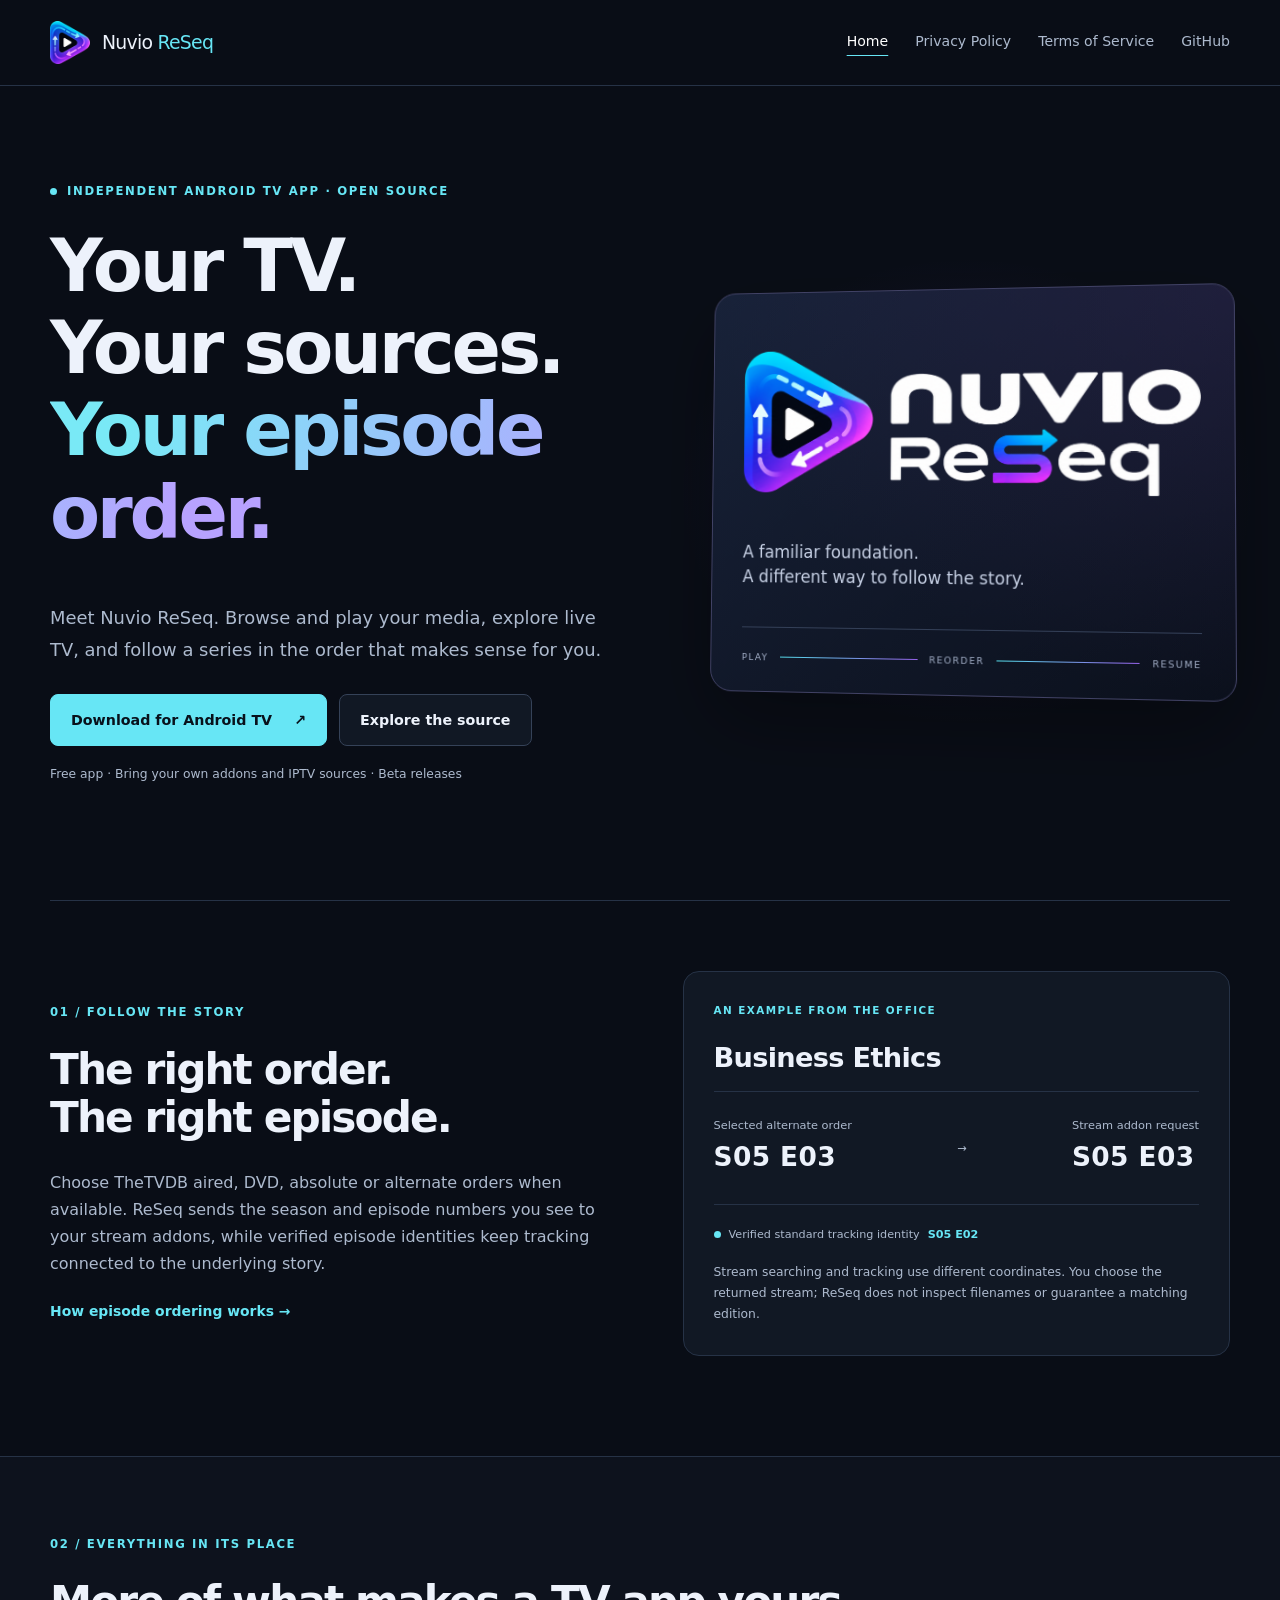
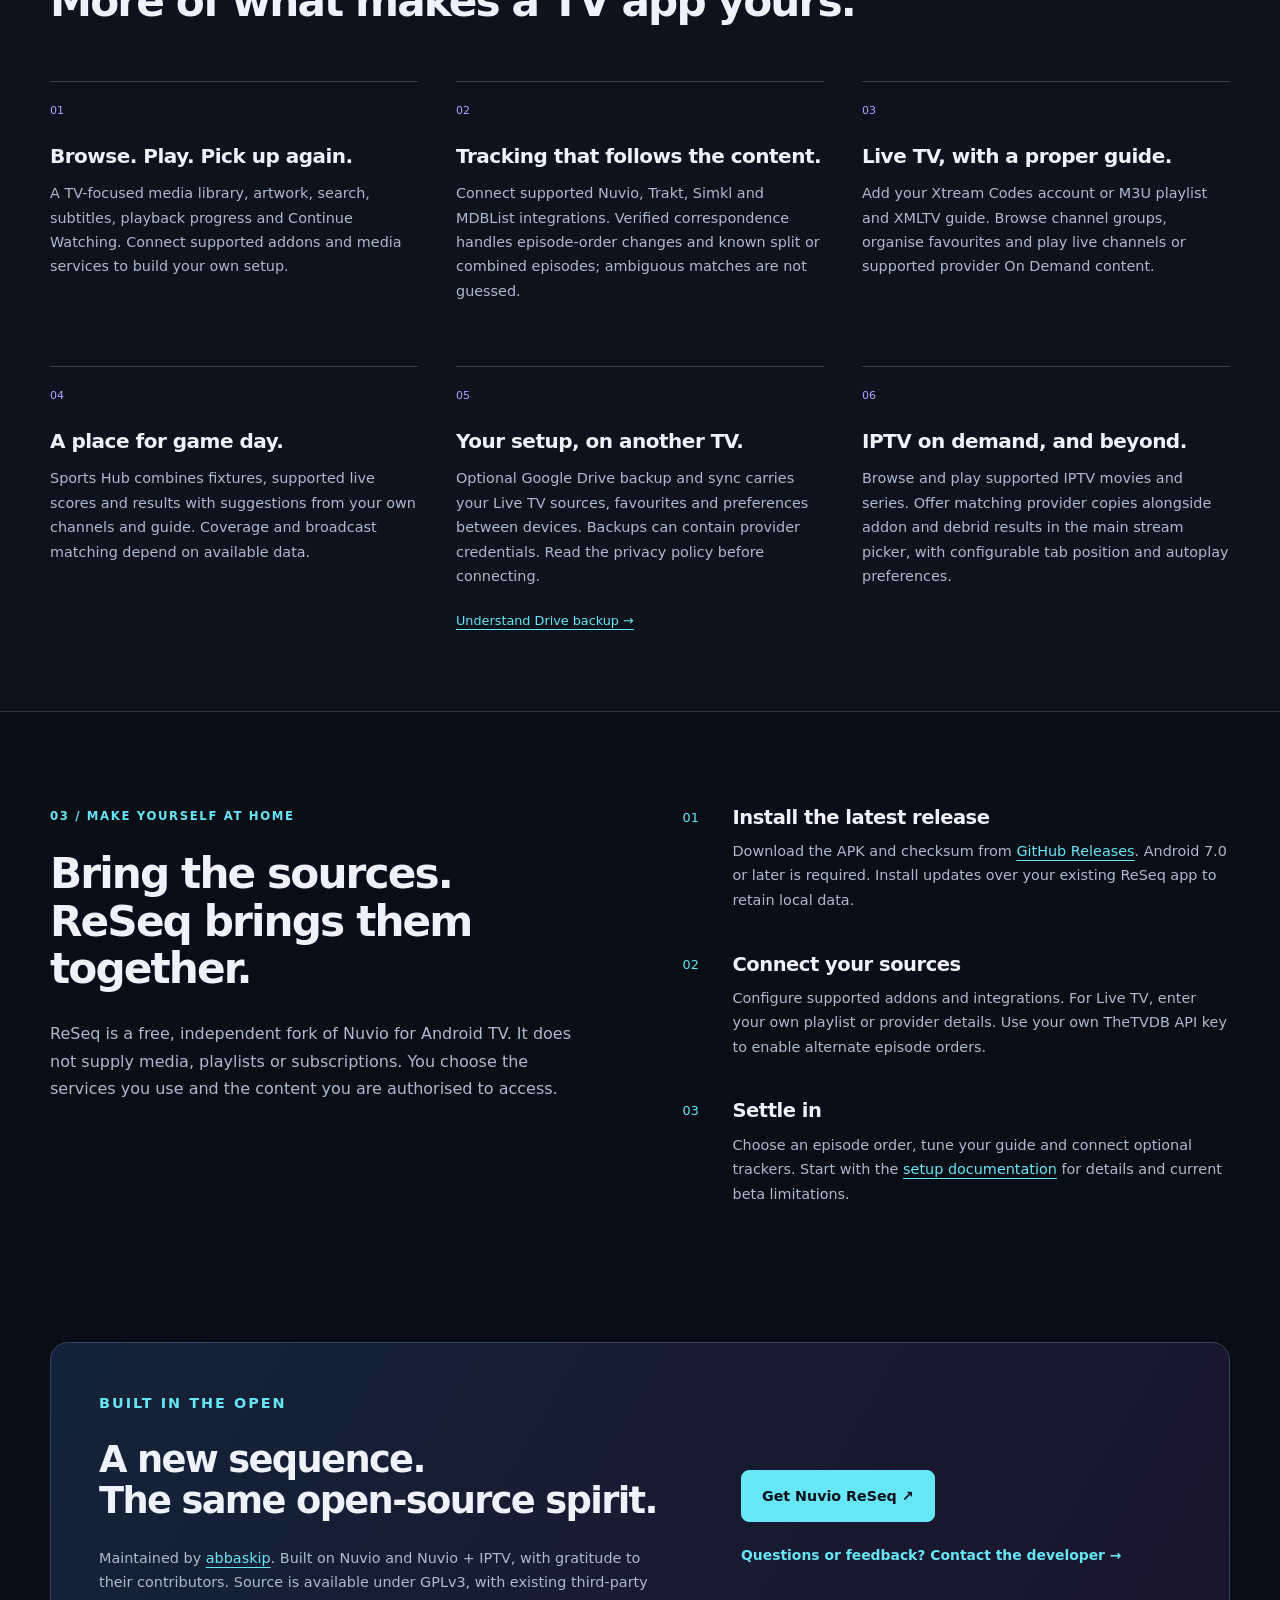
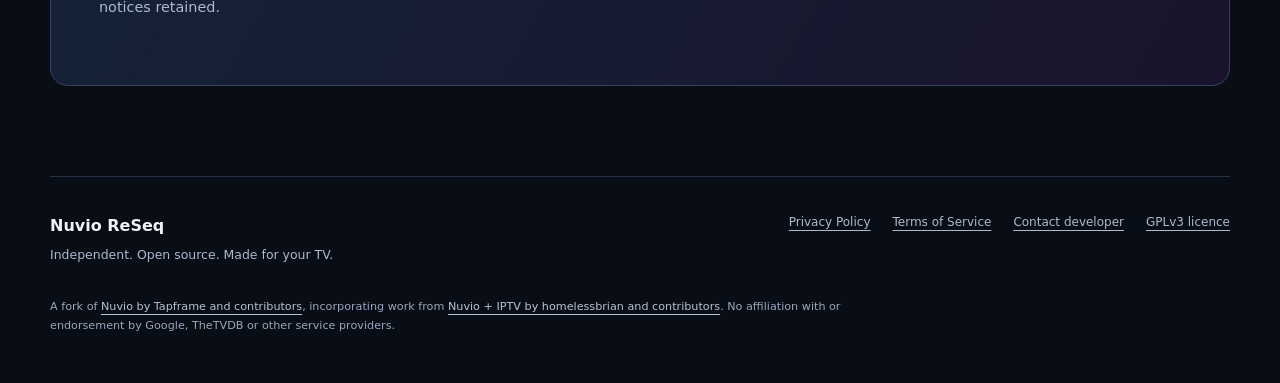
==== docs/index.html @ 8bed2939 "Publish ReSeq homepage, privacy policy and terms with existing Pages feed" ====
<!doctype html>
<html lang="en"><head><meta charset="utf-8"><meta name="viewport" content="width=device-width, initial-scale=1">
<title>Your TV. Your sources. Your episode order. · Nuvio ReSeq</title><meta name="description" content="Nuvio ReSeq is an independent open-source Android TV app with TVDB episode ordering, tracking, IPTV, Sports Hub and optional Google Drive backup.">
<meta name="theme-color" content="#090d16"><link rel="canonical" href="https://abbaskip.github.io/Nuvio-ReSeq/">
<meta property="og:title" content="Your TV. Your sources. Your episode order. · Nuvio ReSeq"><meta property="og:description" content="Nuvio ReSeq is an independent open-source Android TV app with TVDB episode ordering, tracking, IPTV, Sports Hub and optional Google Drive backup."><meta property="og:type" content="website"><meta property="og:image" content="https://abbaskip.github.io/Nuvio-ReSeq/assets/logo.png">
<link rel="icon" href="assets/icon.png" type="image/png"><link rel="stylesheet" href="assets/site.css"></head>
<body><a class="skip" href="#main">Skip to content</a><header class="site-header"><div class="shell header-inner"><a class="brand" href="./" aria-label="Nuvio ReSeq home"><img src="assets/icon.png" alt="" width="40" height="40"><span>Nuvio <b>ReSeq</b></span></a><nav aria-label="Main navigation"><a href="./" aria-current="page">Home</a><a href="privacy.html">Privacy Policy</a><a href="terms.html">Terms of Service</a><a href="https://github.com/abbaskip/Nuvio-ReSeq">GitHub</a></nav></div></header>
<main id="main">
<section class="hero shell"><div class="hero-copy"><p class="eyebrow"><span class="status-dot"></span> Independent Android TV app · Open source</p><h1>Your TV.<br>Your sources.<br><span>Your episode order.</span></h1><p class="lede">Meet Nuvio ReSeq. Browse and play your media, explore live TV, and follow a series in the order that makes sense for you.</p><div class="actions"><a class="button primary" href="https://github.com/abbaskip/Nuvio-ReSeq/releases/latest">Download for Android TV <span aria-hidden="true">↗</span></a><a class="button secondary" href="https://github.com/abbaskip/Nuvio-ReSeq">Explore the source</a></div><p class="fine">Free app · Bring your own addons and IPTV sources · Beta releases</p></div><div class="hero-visual"><div class="brand-panel"><img src="assets/logo.png" alt="Nuvio ReSeq" width="754" height="242"><p>A familiar foundation.<br>A different way to follow the story.</p><div class="signal"><span>PLAY</span><i></i><span>REORDER</span><i></i><span>RESUME</span></div></div></div></section>
<section class="shell story" aria-labelledby="order-title"><div><p class="eyebrow">01 / Follow the story</p><h2 id="order-title">The right order.<br>The right episode.</h2><p>Choose TheTVDB aired, DVD, absolute or alternate orders when available. ReSeq sends the season and episode numbers you see to your stream addons, while verified episode identities keep tracking connected to the underlying story.</p><a class="text-link" href="https://github.com/abbaskip/Nuvio-ReSeq#choose-the-episode-order-that-matches-your-sources">How episode ordering works <span aria-hidden="true">→</span></a></div><div class="episode-example"><p class="eyebrow">An example from The Office</p><h3>Business Ethics</h3><div class="episode-row"><span>Selected alternate order<br><strong>S05 E03</strong></span><span aria-hidden="true">→</span><span>Stream addon request<br><strong>S05 E03</strong></span></div><div class="tracking-line"><span class="status-dot"></span> Verified standard tracking identity <b>S05 E02</b></div><p class="fine">Stream searching and tracking use different coordinates. You choose the returned stream; ReSeq does not inspect filenames or guarantee a matching edition.</p></div></section>
<section class="features-band"><div class="shell"><p class="eyebrow">02 / Everything in its place</p><h2>More of what makes a TV app yours.</h2><div class="features"><article><span class="feature-number">01</span><h3>Browse. Play. Pick up again.</h3><p>A TV-focused media library, artwork, search, subtitles, playback progress and Continue Watching. Connect supported addons and media services to build your own setup.</p></article><article><span class="feature-number">02</span><h3>Tracking that follows the content.</h3><p>Connect supported Nuvio, Trakt, Simkl and MDBList integrations. Verified correspondence handles episode-order changes and known split or combined episodes; ambiguous matches are not guessed.</p></article><article><span class="feature-number">03</span><h3>Live TV, with a proper guide.</h3><p>Add your Xtream Codes account or M3U playlist and XMLTV guide. Browse channel groups, organise favourites and play live channels or supported provider On Demand content.</p></article><article><span class="feature-number">04</span><h3>A place for game day.</h3><p>Sports Hub combines fixtures, supported live scores and results with suggestions from your own channels and guide. Coverage and broadcast matching depend on available data.</p></article><article><span class="feature-number">05</span><h3>Your setup, on another TV.</h3><p>Optional Google Drive backup and sync carries your Live TV sources, favourites and preferences between devices. Backups can contain provider credentials. Read the privacy policy before connecting.</p><a href="privacy.html#google-drive">Understand Drive backup →</a></article><article><span class="feature-number">06</span><h3>IPTV on demand, and beyond.</h3><p>Browse and play supported IPTV movies and series. Offer matching provider copies alongside addon and debrid results in the main stream picker, with configurable tab position and autoplay preferences.</p></article></div></div></section>
<section class="shell getting-started"><div><p class="eyebrow">03 / Make yourself at home</p><h2>Bring the sources.<br>ReSeq brings them together.</h2><p>ReSeq is a free, independent fork of Nuvio for Android TV. It does not supply media, playlists or subscriptions. You choose the services you use and the content you are authorised to access.</p></div><ol class="steps"><li><h3>Install the latest release</h3><p>Download the APK and checksum from <a href="https://github.com/abbaskip/Nuvio-ReSeq/releases/latest">GitHub Releases</a>. Android 7.0 or later is required. Install updates over your existing ReSeq app to retain local data.</p></li><li><h3>Connect your sources</h3><p>Configure supported addons and integrations. For Live TV, enter your own playlist or provider details. Use your own TheTVDB API key to enable alternate episode orders.</p></li><li><h3>Settle in</h3><p>Choose an episode order, tune your guide and connect optional trackers. Start with the <a href="https://github.com/abbaskip/Nuvio-ReSeq#readme">setup documentation</a> for details and current beta limitations.</p></li></ol></section>
<section class="shell closing"><div><p class="eyebrow">Built in the open</p><h2>A new sequence.<br>The same open-source spirit.</h2><p>Maintained by <a href="https://github.com/abbaskip">abbaskip</a>. Built on Nuvio and Nuvio + IPTV, with gratitude to their contributors. Source is available under GPLv3, with existing third-party notices retained.</p></div><div class="actions"><a class="button primary" href="https://github.com/abbaskip/Nuvio-ReSeq/releases/latest">Get Nuvio ReSeq ↗</a><a class="text-link" href="https://github.com/abbaskip/Nuvio-ReSeq/issues">Questions or feedback? Contact the developer →</a></div></section></main><footer class="shell"><div><a class="footer-brand" href="./">Nuvio ReSeq</a><p>Independent. Open source. Made for your TV.</p></div><div class="footer-links"><a href="privacy.html">Privacy Policy</a><a href="terms.html">Terms of Service</a><a href="https://github.com/abbaskip/Nuvio-ReSeq/issues">Contact developer</a><a href="https://github.com/abbaskip/Nuvio-ReSeq/blob/dev/LICENSE">GPLv3 licence</a></div><p class="credits">A fork of <a href="https://github.com/NuvioMedia/NuvioTV">Nuvio by Tapframe and contributors</a>, incorporating work from <a href="https://github.com/homelessbrian/NuvioPlusIPTV">Nuvio + IPTV by homelessbrian and contributors</a>. No affiliation with or endorsement by Google, TheTVDB or other service providers.</p></footer></body></html>
---- docs/assets/site.css ----
:root{color-scheme:dark;--bg:#090d16;--panel:#111824;--line:#263246;--text:#edf2fb;--muted:#adbace;--cyan:#67e6f5;--purple:#b5a0ff;font-family:Inter,ui-sans-serif,system-ui,-apple-system,BlinkMacSystemFont,"Segoe UI",sans-serif;font-size:16px}*{box-sizing:border-box}html{scroll-behavior:smooth;scroll-padding-top:30px}body{margin:0;background:var(--bg);color:var(--text);line-height:1.7}a{color:var(--cyan);text-underline-offset:4px}a:hover{color:#fff}a:focus-visible{outline:3px solid var(--cyan);outline-offset:6px;border-radius:3px}img{max-width:100%;height:auto}p{color:var(--muted);margin:0 0 1.2em}h1,h2,h3{line-height:1.13;letter-spacing:-.045em;margin:0 0 .65em}h1{font-size:clamp(3rem,5.7vw,5.3rem);font-weight:720}h2{font-size:clamp(2rem,3.3vw,3.1rem)}h3{font-size:1.22rem;letter-spacing:-.025em}.shell{width:min(1180px,calc(100% - 64px));margin-inline:auto}.site-header{border-bottom:1px solid var(--line)}.header-inner{display:flex;align-items:center;justify-content:space-between;gap:24px;padding-block:21px}.brand{display:flex;align-items:center;gap:12px;color:var(--text);text-decoration:none;font-size:1.18rem;letter-spacing:-.04em;white-space:nowrap}.brand b{font-weight:500;color:var(--cyan)}nav{display:flex;gap:27px;align-items:center}nav a{font-size:.88rem;color:var(--muted);text-decoration:none}nav a[aria-current]{color:#fff;text-decoration:underline;text-decoration-color:var(--cyan);text-underline-offset:9px}.skip{position:absolute;top:-100px;left:20px;background:var(--bg);padding:10px;z-index:9}.skip:focus{top:10px}.hero{display:grid;grid-template-columns:1.15fr 1fr;gap:50px;align-items:center;padding-block:96px 100px}.eyebrow{color:var(--cyan);font-size:.73rem;font-weight:650;letter-spacing:.14em;text-transform:uppercase;display:flex;align-items:center;gap:10px;margin-bottom:23px}.status-dot{display:inline-block;width:7px;height:7px;background:var(--cyan);border-radius:50%;flex-shrink:0}.hero h1 span{background:linear-gradient(105deg,#79e9f6 12%,#b7a2ff 85%);background-clip:text;-webkit-background-clip:text;color:transparent}.lede{font-size:1.12rem;line-height:1.8;max-width:560px}.actions{display:flex;flex-wrap:wrap;align-items:center;gap:12px;margin-block:28px 18px}.button{display:inline-flex;align-items:center;justify-content:center;gap:22px;padding:13px 20px;border-radius:8px;font-weight:650;font-size:.89rem;text-decoration:none}.primary{background:var(--cyan);color:#08111b;border:1px solid var(--cyan)}.primary:hover{background:#b4f7ff;color:#08111b}.secondary{color:var(--text);border:1px solid #354258;background:#111824}.fine{font-size:.77rem;line-height:1.7}.hero-visual{position:relative;isolation:isolate}.hero-visual:before{content:"";position:absolute;inset:-50px;background:radial-gradient(ellipse,#5e30c52b,transparent 65%);z-index:-1}.brand-panel{padding:60px 32px 26px;border:1px solid #414265;border-radius:22px;background:radial-gradient(ellipse at top right,#51337a35,transparent 70%),linear-gradient(145deg,#182239,#0b101c);box-shadow:0 30px 80px #0005;transform:perspective(1000px) rotateY(-6deg) rotateX(2deg)}.brand-panel>img{width:100%;display:block;margin-bottom:45px}.brand-panel>p{font-size:1.05rem;line-height:1.5;color:#c7d1e5}.signal{display:flex;align-items:center;gap:12px;border-top:1px solid #344058;padding-top:22px;margin-top:38px;color:#a2aec6;font-size:.58rem;letter-spacing:.15em}.signal i{height:1px;flex:1;background:linear-gradient(90deg,#55dcea,#9462e8)}.story{display:grid;grid-template-columns:1fr 1fr;gap:85px;align-items:center;padding-block:70px 100px;border-top:1px solid var(--line)}.text-link{font-size:.87rem;font-weight:600;text-decoration:none}.episode-example{border:1px solid var(--line);border-radius:16px;padding:30px;background:var(--panel)}.episode-example .eyebrow{font-size:.65rem}.episode-example h3{font-size:1.7rem}.episode-row{display:flex;align-items:center;justify-content:space-between;gap:20px;border-block:1px solid var(--line);padding:24px 0;margin-bottom:20px}.episode-row span{font-size:.71rem;color:var(--muted)}.episode-row strong{display:block;font-size:1.65rem;letter-spacing:.015em;color:var(--text);font-variant-numeric:tabular-nums}.tracking-line{display:flex;align-items:center;flex-wrap:wrap;gap:8px;font-size:.7rem;margin-bottom:18px;color:var(--muted)}.tracking-line b{color:var(--cyan)}.episode-example .fine{margin-bottom:0}.features-band{border-block:1px solid var(--line);background:#0d121d;padding-block:78px}.features{display:grid;grid-template-columns:repeat(3,1fr);gap:45px 38px;margin-top:55px}.features article{border-top:1px solid #344157;padding-top:20px}.feature-number{font-size:.69rem;color:var(--purple);display:block;margin-bottom:25px}.features h3{font-size:1.25rem}.features p{font-size:.9rem}.features a{font-size:.8rem}.getting-started{display:grid;grid-template-columns:1fr 1fr;gap:85px;padding-block:95px}.steps{list-style:none;counter-reset:step;padding:0;margin:0}.steps li{counter-increment:step;position:relative;padding:0 0 24px 50px}.steps li:before{content:counter(step,decimal-leading-zero);position:absolute;left:0;top:0;color:var(--cyan);font-size:.8rem}.steps h3{margin-bottom:10px}.steps p{font-size:.9rem}.closing{display:grid;grid-template-columns:1.3fr 1fr;gap:70px;padding:48px;border:1px solid #394260;border-radius:18px;margin-bottom:90px;background:linear-gradient(120deg,#142339,#19142b)}.closing h2{font-size:2.3rem}.closing p{font-size:.9rem}.closing .actions{align-content:center;justify-content:flex-start}.closing .text-link{margin-top:10px}footer{border-top:1px solid var(--line);padding-block:35px;display:grid;grid-template-columns:1fr 1fr;gap:12px}.footer-brand{color:var(--text);font-weight:650;text-decoration:none}footer p{font-size:.78rem;margin-top:5px}.footer-links{display:flex;justify-content:flex-end;flex-wrap:wrap;gap:12px 22px;font-size:.75rem;align-content:flex-start}.footer-links a{color:var(--muted)}.credits{grid-column:1/-1;max-width:850px;font-size:.7rem;color:#98a7bc}.credits a{color:#b6c3d6}.legal{max-width:850px;padding-block:65px 75px}.legal-intro h1{font-size:clamp(2.6rem,6vw,4.3rem)}.legal section{padding-top:33px;scroll-margin-top:25px}.legal section h2{font-size:1.55rem;letter-spacing:-.025em}.legal h3{font-size:1.1rem;margin-top:25px}.legal p,.legal li{font-size:.98rem;line-height:1.85;color:#bdc9da}.legal li{margin-bottom:15px}.legal strong{color:var(--text)}.legal code{font-size:.83em;color:#c5eaf2;background:#172332;padding:3px 6px;border-radius:4px;overflow-wrap:anywhere}.notice{background:#122030;border:1px solid #30516a;border-left:3px solid var(--cyan);border-radius:8px;padding:22px 24px;margin-block:25px}.notice p{font-size:.9rem;margin:7px 0 0}.contents{flex-wrap:wrap;gap:8px 22px;border-block:1px solid var(--line);padding-block:16px}.contents a{font-size:.8rem}::selection{background:#23667c;color:#fff}@media(max-width:900px){.hero{gap:28px}.brand-panel{padding:40px 22px 24px}.hero h1{font-size:3.7rem}.story,.getting-started{gap:40px}.features{grid-template-columns:repeat(2,1fr)}.closing{gap:35px}.header-inner{flex-wrap:wrap}.footer-links{gap:10px 16px}}@media(max-width:640px){.shell{width:calc(100% - 36px)}.header-inner{gap:18px;padding-block:15px}nav{width:100%;justify-content:space-between;gap:10px}nav a{font-size:.74rem;padding-block:5px}.hero{grid-template-columns:1fr;padding-block:48px 55px;gap:40px}.hero h1{font-size:clamp(2.9rem,11vw,4rem)}.hero .eyebrow{font-size:.61rem;letter-spacing:.1em}.hero .lede{font-size:1rem}.brand-panel{max-width:460px;margin:auto;transform:none;padding:32px 28px 22px}.brand-panel>img{margin-bottom:25px}.brand-panel>p{font-size:.9rem}.signal{margin-top:22px}.hero-visual:before{inset:0}.story,.getting-started,.closing{grid-template-columns:1fr;gap:30px}.story{padding-block:50px}.episode-example{padding:23px}.features-band{padding-block:50px}.features{grid-template-columns:1fr;gap:23px;margin-top:32px}.feature-number{margin-bottom:14px}.features p{margin-bottom:6px}.getting-started{padding-block:55px}.closing{width:calc(100% - 36px);padding:28px 24px;margin-bottom:55px}.closing h2{font-size:2rem}.closing .actions{margin:0}footer{grid-template-columns:1fr;gap:14px}.footer-links{justify-content:flex-start}.legal{padding-block:40px}.legal p,.legal li{font-size:.94rem}.notice{padding:18px}.legal ol,.legal ul{padding-left:23px}.contents{justify-content:flex-start;gap:8px 18px}}@media(prefers-reduced-motion:reduce){html{scroll-behavior:auto}}@media print{body{background:#fff;color:#111}.site-header,footer,.skip,.contents{display:none}.legal{width:100%;padding:0}.legal p,.legal li,p{color:#222}a{color:#111}.notice{background:transparent;border-color:#555}.legal code{color:#111;background:#eee}.eyebrow{color:#222}}
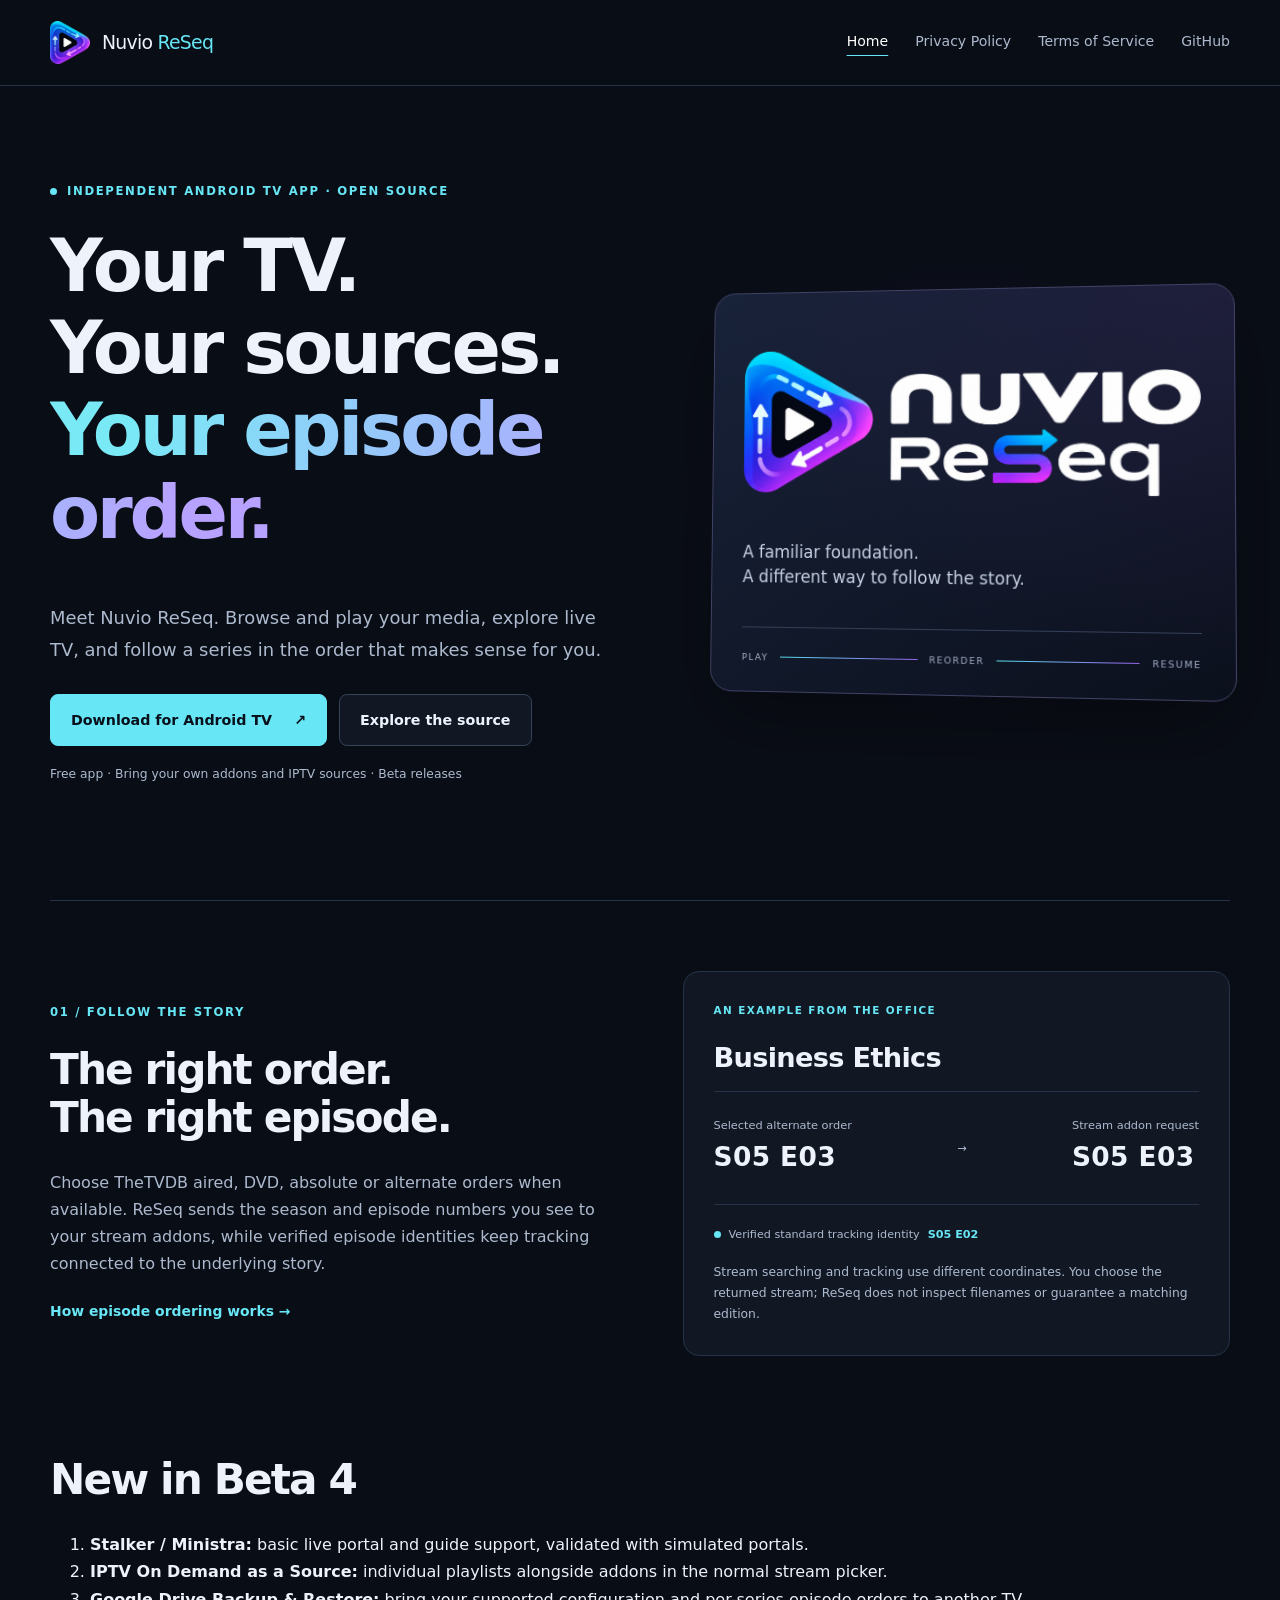
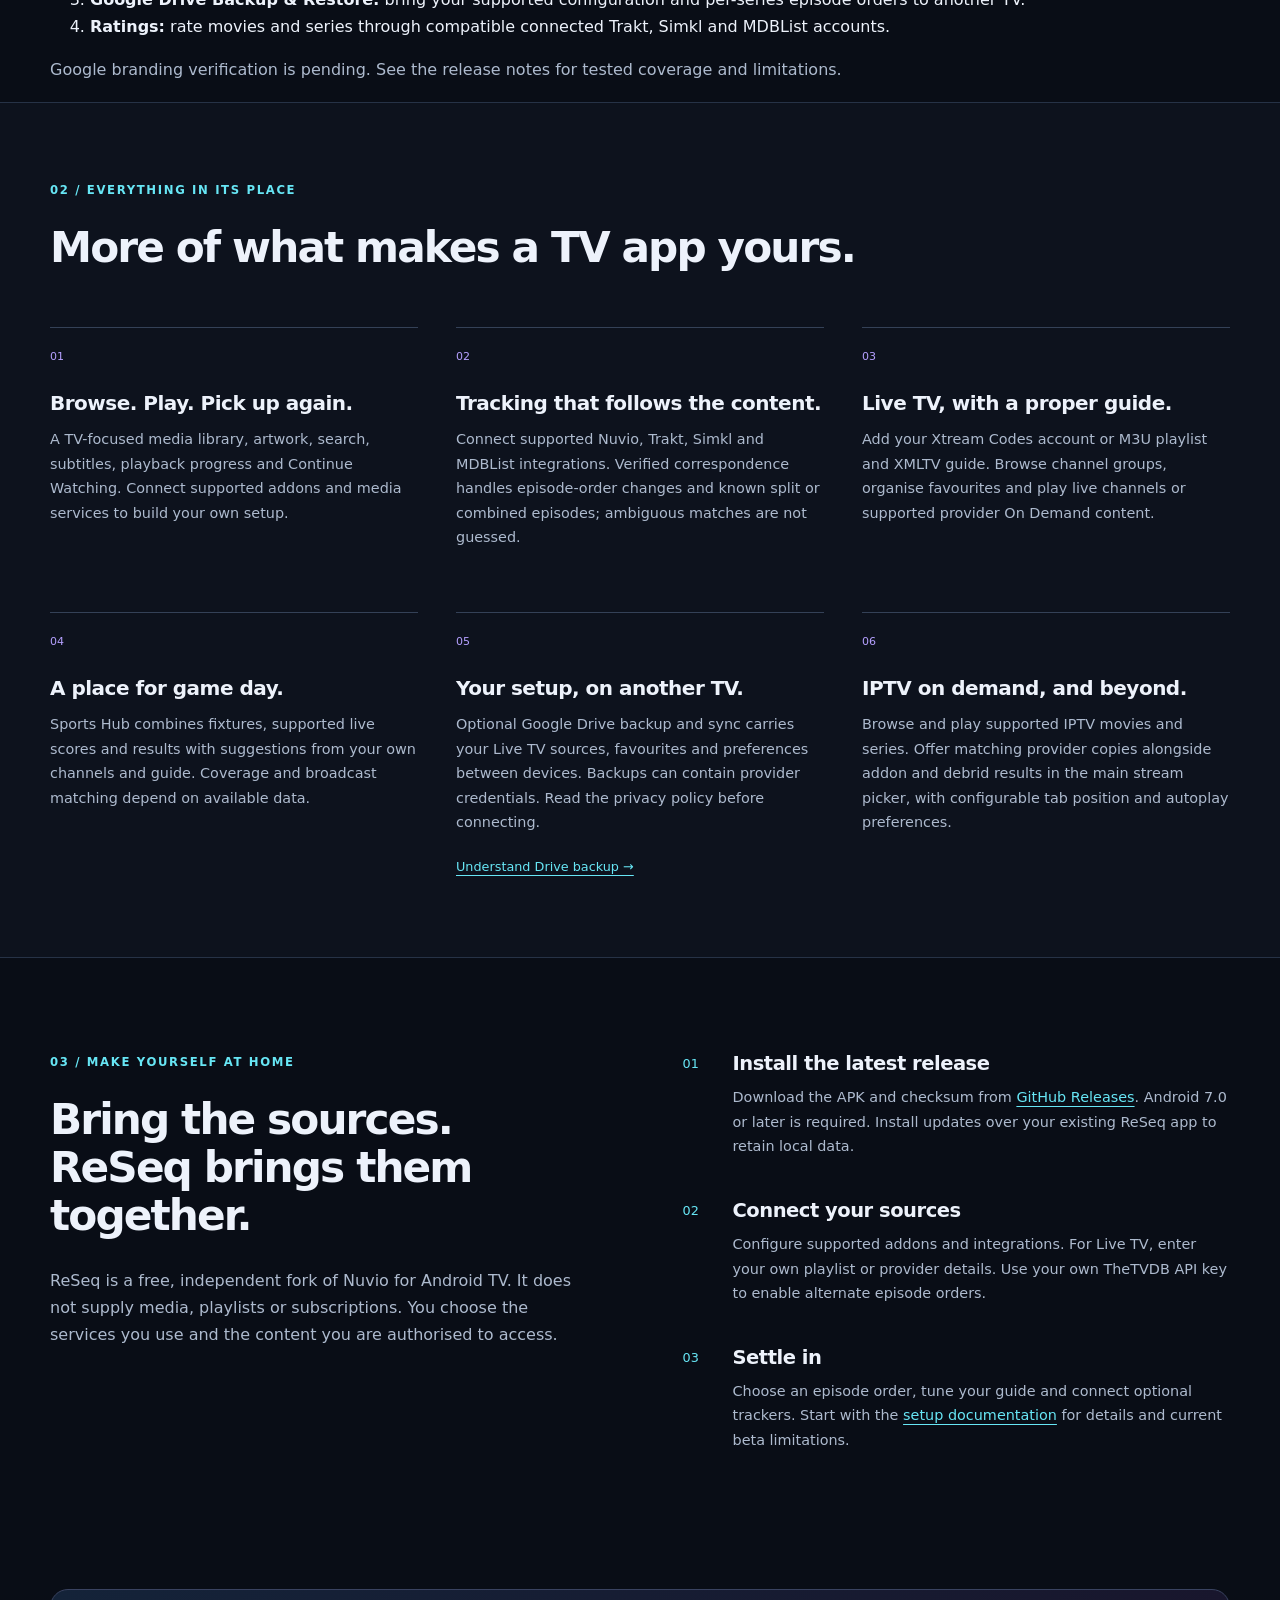
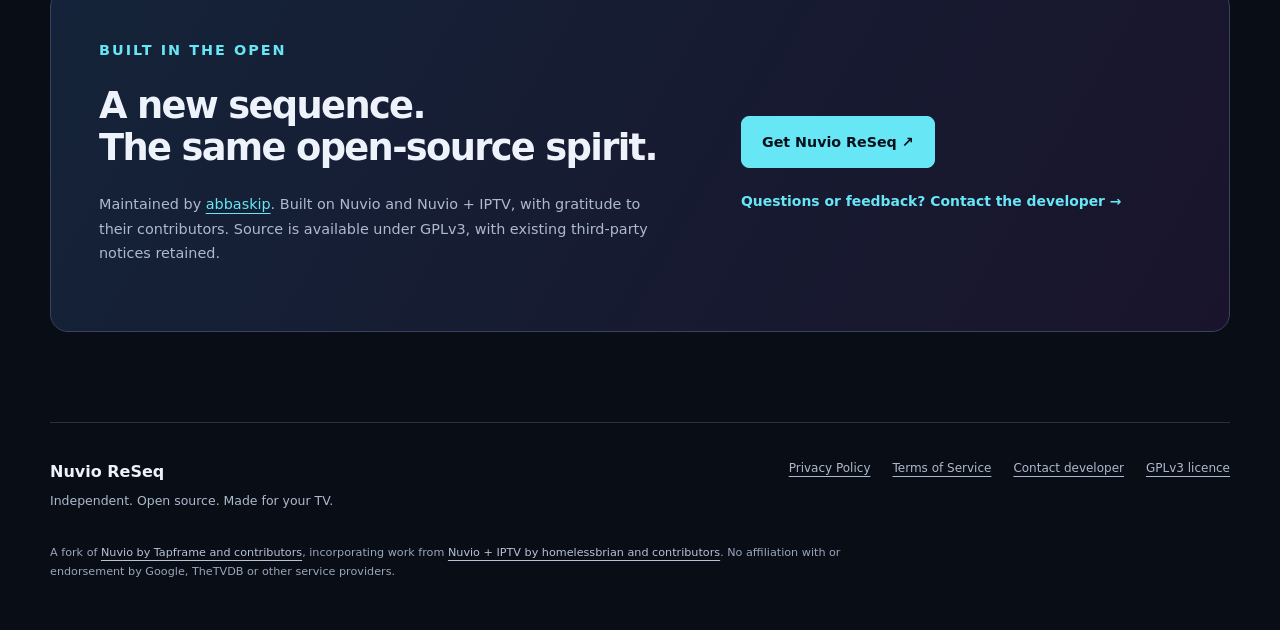
==== commit 95c49973: "Document Beta 4 features and production Drive permission" ====
--- a/docs/index.html
+++ b/docs/index.html
@@ -8,6 +8,6 @@
 <main id="main">
 <section class="hero shell"><div class="hero-copy"><p class="eyebrow"><span class="status-dot"></span> Independent Android TV app · Open source</p><h1>Your TV.<br>Your sources.<br><span>Your episode order.</span></h1><p class="lede">Meet Nuvio ReSeq. Browse and play your media, explore live TV, and follow a series in the order that makes sense for you.</p><div class="actions"><a class="button primary" href="https://github.com/abbaskip/Nuvio-ReSeq/releases/latest">Download for Android TV <span aria-hidden="true">↗</span></a><a class="button secondary" href="https://github.com/abbaskip/Nuvio-ReSeq">Explore the source</a></div><p class="fine">Free app · Bring your own addons and IPTV sources · Beta releases</p></div><div class="hero-visual"><div class="brand-panel"><img src="assets/logo.png" alt="Nuvio ReSeq" width="754" height="242"><p>A familiar foundation.<br>A different way to follow the story.</p><div class="signal"><span>PLAY</span><i></i><span>REORDER</span><i></i><span>RESUME</span></div></div></div></section>
 <section class="shell story" aria-labelledby="order-title"><div><p class="eyebrow">01 / Follow the story</p><h2 id="order-title">The right order.<br>The right episode.</h2><p>Choose TheTVDB aired, DVD, absolute or alternate orders when available. ReSeq sends the season and episode numbers you see to your stream addons, while verified episode identities keep tracking connected to the underlying story.</p><a class="text-link" href="https://github.com/abbaskip/Nuvio-ReSeq#choose-the-episode-order-that-matches-your-sources">How episode ordering works <span aria-hidden="true">→</span></a></div><div class="episode-example"><p class="eyebrow">An example from The Office</p><h3>Business Ethics</h3><div class="episode-row"><span>Selected alternate order<br><strong>S05 E03</strong></span><span aria-hidden="true">→</span><span>Stream addon request<br><strong>S05 E03</strong></span></div><div class="tracking-line"><span class="status-dot"></span> Verified standard tracking identity <b>S05 E02</b></div><p class="fine">Stream searching and tracking use different coordinates. You choose the returned stream; ReSeq does not inspect filenames or guarantee a matching edition.</p></div></section>
-<section class="features-band"><div class="shell"><p class="eyebrow">02 / Everything in its place</p><h2>More of what makes a TV app yours.</h2><div class="features"><article><span class="feature-number">01</span><h3>Browse. Play. Pick up again.</h3><p>A TV-focused media library, artwork, search, subtitles, playback progress and Continue Watching. Connect supported addons and media services to build your own setup.</p></article><article><span class="feature-number">02</span><h3>Tracking that follows the content.</h3><p>Connect supported Nuvio, Trakt, Simkl and MDBList integrations. Verified correspondence handles episode-order changes and known split or combined episodes; ambiguous matches are not guessed.</p></article><article><span class="feature-number">03</span><h3>Live TV, with a proper guide.</h3><p>Add your Xtream Codes account or M3U playlist and XMLTV guide. Browse channel groups, organise favourites and play live channels or supported provider On Demand content.</p></article><article><span class="feature-number">04</span><h3>A place for game day.</h3><p>Sports Hub combines fixtures, supported live scores and results with suggestions from your own channels and guide. Coverage and broadcast matching depend on available data.</p></article><article><span class="feature-number">05</span><h3>Your setup, on another TV.</h3><p>Optional Google Drive backup and sync carries your Live TV sources, favourites and preferences between devices. Backups can contain provider credentials. Read the privacy policy before connecting.</p><a href="privacy.html#google-drive">Understand Drive backup →</a></article><article><span class="feature-number">06</span><h3>IPTV on demand, and beyond.</h3><p>Browse and play supported IPTV movies and series. Offer matching provider copies alongside addon and debrid results in the main stream picker, with configurable tab position and autoplay preferences.</p></article></div></div></section>
+<section class="shell"><h2>New in Beta 4</h2><ol><li><strong>Stalker / Ministra:</strong> basic live portal and guide support, validated with simulated portals.</li><li><strong>IPTV On Demand as a Source:</strong> individual playlists alongside addons in the normal stream picker.</li><li><strong>Google Drive Backup &amp; Restore:</strong> bring your supported configuration and per-series episode orders to another TV.</li><li><strong>Ratings:</strong> rate movies and series through compatible connected Trakt, Simkl and MDBList accounts.</li></ol><p>Google branding verification is pending. See the release notes for tested coverage and limitations.</p></section><section class="features-band"><div class="shell"><p class="eyebrow">02 / Everything in its place</p><h2>More of what makes a TV app yours.</h2><div class="features"><article><span class="feature-number">01</span><h3>Browse. Play. Pick up again.</h3><p>A TV-focused media library, artwork, search, subtitles, playback progress and Continue Watching. Connect supported addons and media services to build your own setup.</p></article><article><span class="feature-number">02</span><h3>Tracking that follows the content.</h3><p>Connect supported Nuvio, Trakt, Simkl and MDBList integrations. Verified correspondence handles episode-order changes and known split or combined episodes; ambiguous matches are not guessed.</p></article><article><span class="feature-number">03</span><h3>Live TV, with a proper guide.</h3><p>Add your Xtream Codes account or M3U playlist and XMLTV guide. Browse channel groups, organise favourites and play live channels or supported provider On Demand content.</p></article><article><span class="feature-number">04</span><h3>A place for game day.</h3><p>Sports Hub combines fixtures, supported live scores and results with suggestions from your own channels and guide. Coverage and broadcast matching depend on available data.</p></article><article><span class="feature-number">05</span><h3>Your setup, on another TV.</h3><p>Optional Google Drive backup and sync carries your Live TV sources, favourites and preferences between devices. Backups can contain provider credentials. Read the privacy policy before connecting.</p><a href="privacy.html#google-drive">Understand Drive backup →</a></article><article><span class="feature-number">06</span><h3>IPTV on demand, and beyond.</h3><p>Browse and play supported IPTV movies and series. Offer matching provider copies alongside addon and debrid results in the main stream picker, with configurable tab position and autoplay preferences.</p></article></div></div></section>
 <section class="shell getting-started"><div><p class="eyebrow">03 / Make yourself at home</p><h2>Bring the sources.<br>ReSeq brings them together.</h2><p>ReSeq is a free, independent fork of Nuvio for Android TV. It does not supply media, playlists or subscriptions. You choose the services you use and the content you are authorised to access.</p></div><ol class="steps"><li><h3>Install the latest release</h3><p>Download the APK and checksum from <a href="https://github.com/abbaskip/Nuvio-ReSeq/releases/latest">GitHub Releases</a>. Android 7.0 or later is required. Install updates over your existing ReSeq app to retain local data.</p></li><li><h3>Connect your sources</h3><p>Configure supported addons and integrations. For Live TV, enter your own playlist or provider details. Use your own TheTVDB API key to enable alternate episode orders.</p></li><li><h3>Settle in</h3><p>Choose an episode order, tune your guide and connect optional trackers. Start with the <a href="https://github.com/abbaskip/Nuvio-ReSeq#readme">setup documentation</a> for details and current beta limitations.</p></li></ol></section>
 <section class="shell closing"><div><p class="eyebrow">Built in the open</p><h2>A new sequence.<br>The same open-source spirit.</h2><p>Maintained by <a href="https://github.com/abbaskip">abbaskip</a>. Built on Nuvio and Nuvio + IPTV, with gratitude to their contributors. Source is available under GPLv3, with existing third-party notices retained.</p></div><div class="actions"><a class="button primary" href="https://github.com/abbaskip/Nuvio-ReSeq/releases/latest">Get Nuvio ReSeq ↗</a><a class="text-link" href="https://github.com/abbaskip/Nuvio-ReSeq/issues">Questions or feedback? Contact the developer →</a></div></section></main><footer class="shell"><div><a class="footer-brand" href="./">Nuvio ReSeq</a><p>Independent. Open source. Made for your TV.</p></div><div class="footer-links"><a href="privacy.html">Privacy Policy</a><a href="terms.html">Terms of Service</a><a href="https://github.com/abbaskip/Nuvio-ReSeq/issues">Contact developer</a><a href="https://github.com/abbaskip/Nuvio-ReSeq/blob/dev/LICENSE">GPLv3 licence</a></div><p class="credits">A fork of <a href="https://github.com/NuvioMedia/NuvioTV">Nuvio by Tapframe and contributors</a>, incorporating work from <a href="https://github.com/homelessbrian/NuvioPlusIPTV">Nuvio + IPTV by homelessbrian and contributors</a>. No affiliation with or endorsement by Google, TheTVDB or other service providers.</p></footer></body></html>
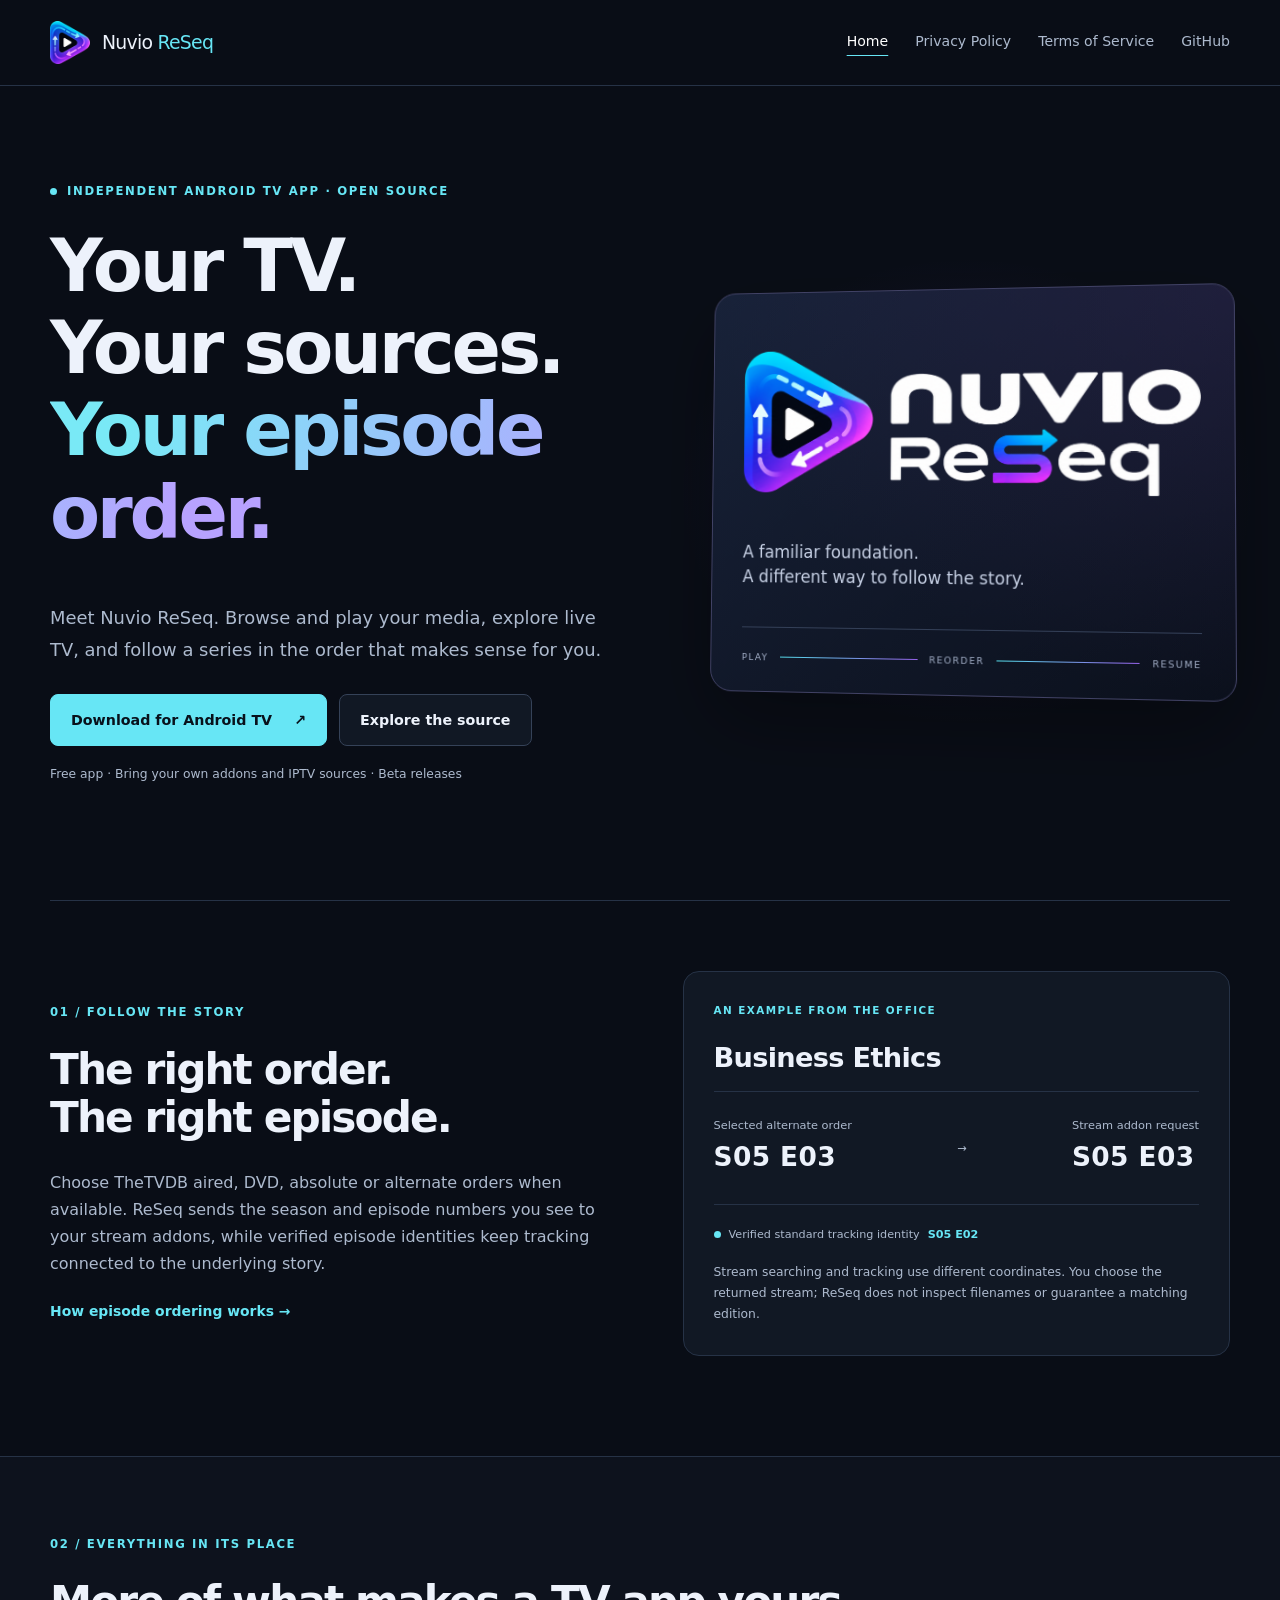
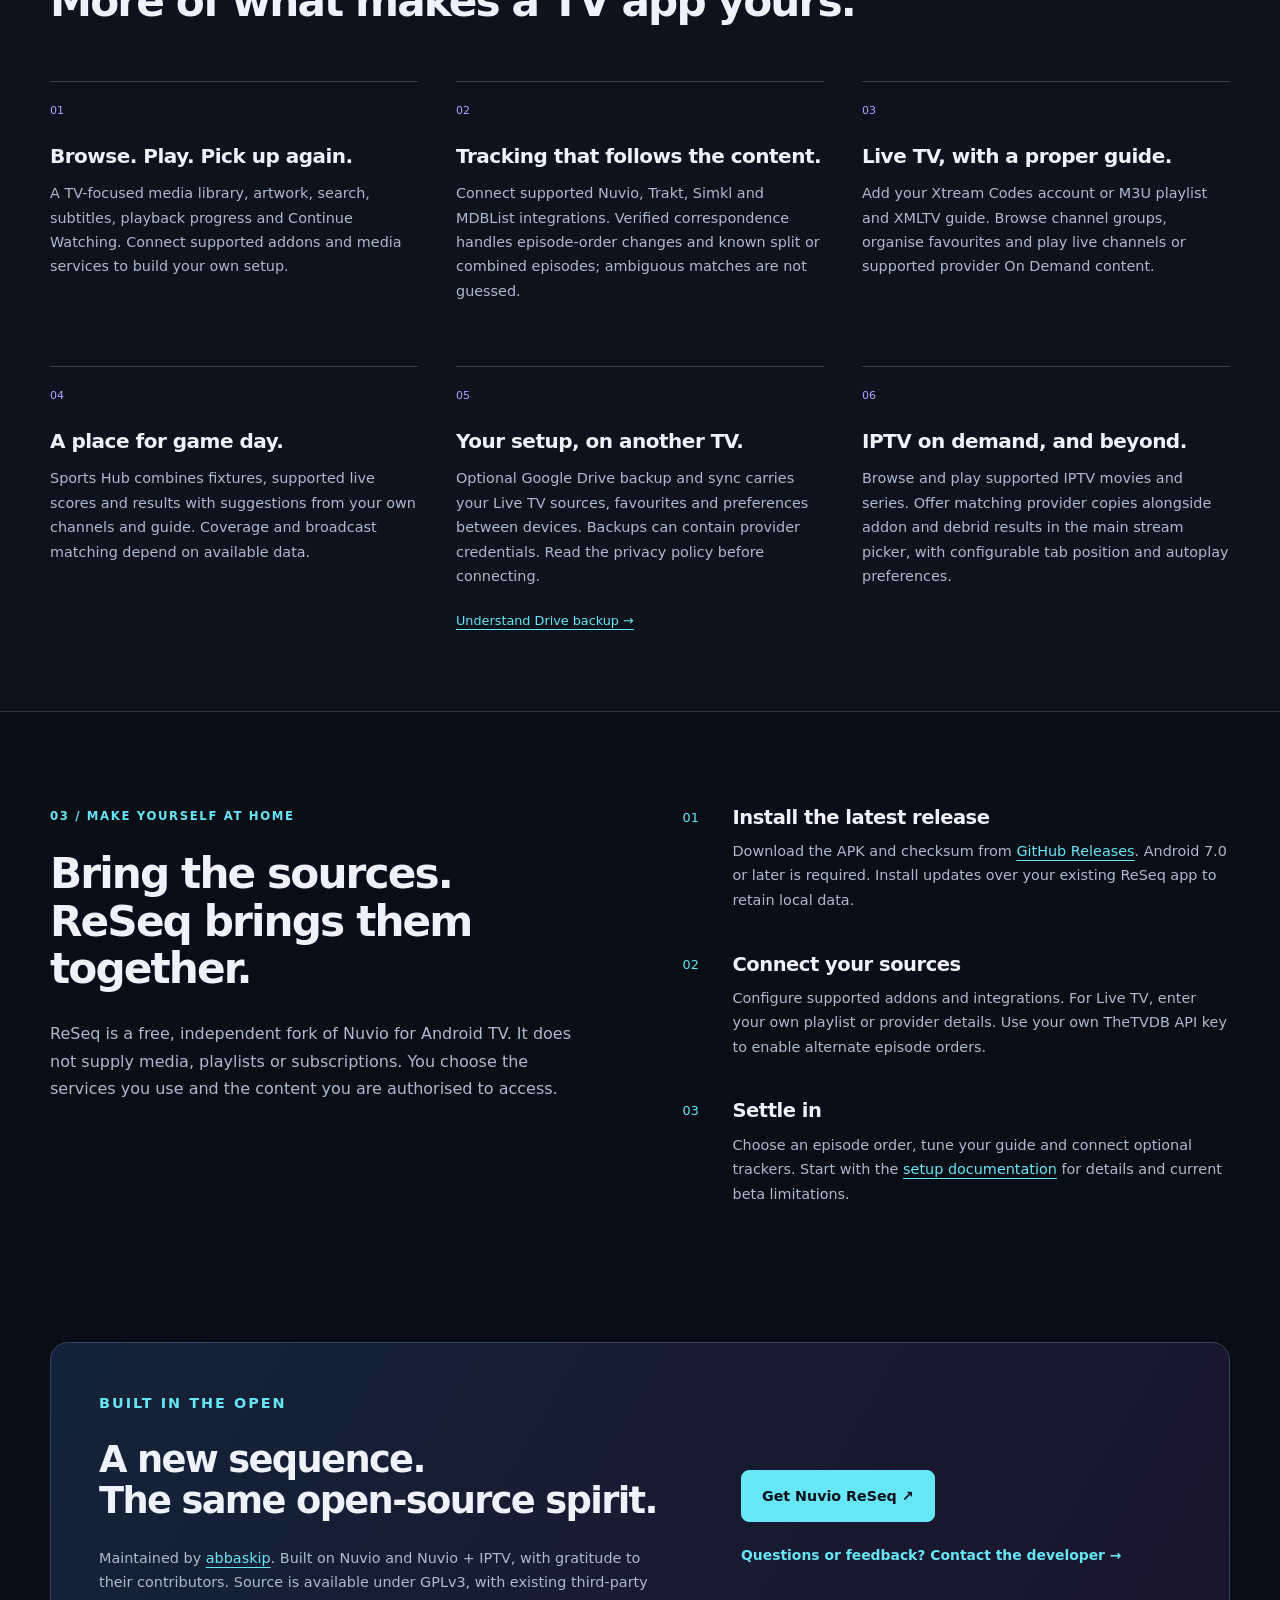
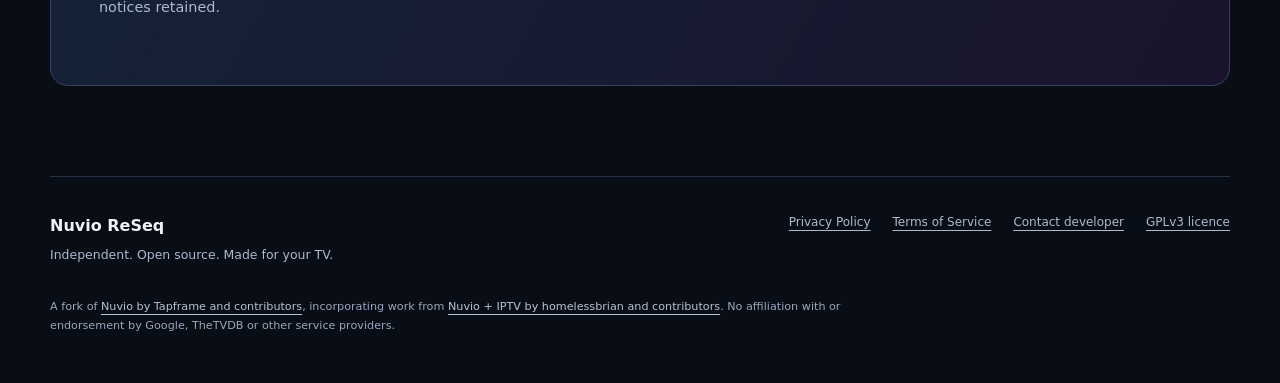
==== commit 648595cb: "Add Google site verification to public homepage" ====
--- a/docs/index.html
+++ b/docs/index.html
@@ -1,5 +1,6 @@
 <!doctype html>
 <html lang="en"><head><meta charset="utf-8"><meta name="viewport" content="width=device-width, initial-scale=1">
+<meta name="google-site-verification" content="R_9hOgSvE4jY3-9lySMSr1QCW2t4mqYaMxOKX7l7ts8" />
 <title>Your TV. Your sources. Your episode order. · Nuvio ReSeq</title><meta name="description" content="Nuvio ReSeq is an independent open-source Android TV app with TVDB episode ordering, tracking, IPTV, Sports Hub and optional Google Drive backup.">
 <meta name="theme-color" content="#090d16"><link rel="canonical" href="https://abbaskip.github.io/Nuvio-ReSeq/">
 <meta property="og:title" content="Your TV. Your sources. Your episode order. · Nuvio ReSeq"><meta property="og:description" content="Nuvio ReSeq is an independent open-source Android TV app with TVDB episode ordering, tracking, IPTV, Sports Hub and optional Google Drive backup."><meta property="og:type" content="website"><meta property="og:image" content="https://abbaskip.github.io/Nuvio-ReSeq/assets/logo.png">
@@ -8,6 +9,6 @@
 <main id="main">
 <section class="hero shell"><div class="hero-copy"><p class="eyebrow"><span class="status-dot"></span> Independent Android TV app · Open source</p><h1>Your TV.<br>Your sources.<br><span>Your episode order.</span></h1><p class="lede">Meet Nuvio ReSeq. Browse and play your media, explore live TV, and follow a series in the order that makes sense for you.</p><div class="actions"><a class="button primary" href="https://github.com/abbaskip/Nuvio-ReSeq/releases/latest">Download for Android TV <span aria-hidden="true">↗</span></a><a class="button secondary" href="https://github.com/abbaskip/Nuvio-ReSeq">Explore the source</a></div><p class="fine">Free app · Bring your own addons and IPTV sources · Beta releases</p></div><div class="hero-visual"><div class="brand-panel"><img src="assets/logo.png" alt="Nuvio ReSeq" width="754" height="242"><p>A familiar foundation.<br>A different way to follow the story.</p><div class="signal"><span>PLAY</span><i></i><span>REORDER</span><i></i><span>RESUME</span></div></div></div></section>
 <section class="shell story" aria-labelledby="order-title"><div><p class="eyebrow">01 / Follow the story</p><h2 id="order-title">The right order.<br>The right episode.</h2><p>Choose TheTVDB aired, DVD, absolute or alternate orders when available. ReSeq sends the season and episode numbers you see to your stream addons, while verified episode identities keep tracking connected to the underlying story.</p><a class="text-link" href="https://github.com/abbaskip/Nuvio-ReSeq#choose-the-episode-order-that-matches-your-sources">How episode ordering works <span aria-hidden="true">→</span></a></div><div class="episode-example"><p class="eyebrow">An example from The Office</p><h3>Business Ethics</h3><div class="episode-row"><span>Selected alternate order<br><strong>S05 E03</strong></span><span aria-hidden="true">→</span><span>Stream addon request<br><strong>S05 E03</strong></span></div><div class="tracking-line"><span class="status-dot"></span> Verified standard tracking identity <b>S05 E02</b></div><p class="fine">Stream searching and tracking use different coordinates. You choose the returned stream; ReSeq does not inspect filenames or guarantee a matching edition.</p></div></section>
-<section class="shell"><h2>New in Beta 4</h2><ol><li><strong>Stalker / Ministra:</strong> basic live portal and guide support, validated with simulated portals.</li><li><strong>IPTV On Demand as a Source:</strong> individual playlists alongside addons in the normal stream picker.</li><li><strong>Google Drive Backup &amp; Restore:</strong> bring your supported configuration and per-series episode orders to another TV.</li><li><strong>Ratings:</strong> rate movies and series through compatible connected Trakt, Simkl and MDBList accounts.</li></ol><p>Google branding verification is pending. See the release notes for tested coverage and limitations.</p></section><section class="features-band"><div class="shell"><p class="eyebrow">02 / Everything in its place</p><h2>More of what makes a TV app yours.</h2><div class="features"><article><span class="feature-number">01</span><h3>Browse. Play. Pick up again.</h3><p>A TV-focused media library, artwork, search, subtitles, playback progress and Continue Watching. Connect supported addons and media services to build your own setup.</p></article><article><span class="feature-number">02</span><h3>Tracking that follows the content.</h3><p>Connect supported Nuvio, Trakt, Simkl and MDBList integrations. Verified correspondence handles episode-order changes and known split or combined episodes; ambiguous matches are not guessed.</p></article><article><span class="feature-number">03</span><h3>Live TV, with a proper guide.</h3><p>Add your Xtream Codes account or M3U playlist and XMLTV guide. Browse channel groups, organise favourites and play live channels or supported provider On Demand content.</p></article><article><span class="feature-number">04</span><h3>A place for game day.</h3><p>Sports Hub combines fixtures, supported live scores and results with suggestions from your own channels and guide. Coverage and broadcast matching depend on available data.</p></article><article><span class="feature-number">05</span><h3>Your setup, on another TV.</h3><p>Optional Google Drive backup and sync carries your Live TV sources, favourites and preferences between devices. Backups can contain provider credentials. Read the privacy policy before connecting.</p><a href="privacy.html#google-drive">Understand Drive backup →</a></article><article><span class="feature-number">06</span><h3>IPTV on demand, and beyond.</h3><p>Browse and play supported IPTV movies and series. Offer matching provider copies alongside addon and debrid results in the main stream picker, with configurable tab position and autoplay preferences.</p></article></div></div></section>
+<section class="features-band"><div class="shell"><p class="eyebrow">02 / Everything in its place</p><h2>More of what makes a TV app yours.</h2><div class="features"><article><span class="feature-number">01</span><h3>Browse. Play. Pick up again.</h3><p>A TV-focused media library, artwork, search, subtitles, playback progress and Continue Watching. Connect supported addons and media services to build your own setup.</p></article><article><span class="feature-number">02</span><h3>Tracking that follows the content.</h3><p>Connect supported Nuvio, Trakt, Simkl and MDBList integrations. Verified correspondence handles episode-order changes and known split or combined episodes; ambiguous matches are not guessed.</p></article><article><span class="feature-number">03</span><h3>Live TV, with a proper guide.</h3><p>Add your Xtream Codes account or M3U playlist and XMLTV guide. Browse channel groups, organise favourites and play live channels or supported provider On Demand content.</p></article><article><span class="feature-number">04</span><h3>A place for game day.</h3><p>Sports Hub combines fixtures, supported live scores and results with suggestions from your own channels and guide. Coverage and broadcast matching depend on available data.</p></article><article><span class="feature-number">05</span><h3>Your setup, on another TV.</h3><p>Optional Google Drive backup and sync carries your Live TV sources, favourites and preferences between devices. Backups can contain provider credentials. Read the privacy policy before connecting.</p><a href="privacy.html#google-drive">Understand Drive backup →</a></article><article><span class="feature-number">06</span><h3>IPTV on demand, and beyond.</h3><p>Browse and play supported IPTV movies and series. Offer matching provider copies alongside addon and debrid results in the main stream picker, with configurable tab position and autoplay preferences.</p></article></div></div></section>
 <section class="shell getting-started"><div><p class="eyebrow">03 / Make yourself at home</p><h2>Bring the sources.<br>ReSeq brings them together.</h2><p>ReSeq is a free, independent fork of Nuvio for Android TV. It does not supply media, playlists or subscriptions. You choose the services you use and the content you are authorised to access.</p></div><ol class="steps"><li><h3>Install the latest release</h3><p>Download the APK and checksum from <a href="https://github.com/abbaskip/Nuvio-ReSeq/releases/latest">GitHub Releases</a>. Android 7.0 or later is required. Install updates over your existing ReSeq app to retain local data.</p></li><li><h3>Connect your sources</h3><p>Configure supported addons and integrations. For Live TV, enter your own playlist or provider details. Use your own TheTVDB API key to enable alternate episode orders.</p></li><li><h3>Settle in</h3><p>Choose an episode order, tune your guide and connect optional trackers. Start with the <a href="https://github.com/abbaskip/Nuvio-ReSeq#readme">setup documentation</a> for details and current beta limitations.</p></li></ol></section>
 <section class="shell closing"><div><p class="eyebrow">Built in the open</p><h2>A new sequence.<br>The same open-source spirit.</h2><p>Maintained by <a href="https://github.com/abbaskip">abbaskip</a>. Built on Nuvio and Nuvio + IPTV, with gratitude to their contributors. Source is available under GPLv3, with existing third-party notices retained.</p></div><div class="actions"><a class="button primary" href="https://github.com/abbaskip/Nuvio-ReSeq/releases/latest">Get Nuvio ReSeq ↗</a><a class="text-link" href="https://github.com/abbaskip/Nuvio-ReSeq/issues">Questions or feedback? Contact the developer →</a></div></section></main><footer class="shell"><div><a class="footer-brand" href="./">Nuvio ReSeq</a><p>Independent. Open source. Made for your TV.</p></div><div class="footer-links"><a href="privacy.html">Privacy Policy</a><a href="terms.html">Terms of Service</a><a href="https://github.com/abbaskip/Nuvio-ReSeq/issues">Contact developer</a><a href="https://github.com/abbaskip/Nuvio-ReSeq/blob/dev/LICENSE">GPLv3 licence</a></div><p class="credits">A fork of <a href="https://github.com/NuvioMedia/NuvioTV">Nuvio by Tapframe and contributors</a>, incorporating work from <a href="https://github.com/homelessbrian/NuvioPlusIPTV">Nuvio + IPTV by homelessbrian and contributors</a>. No affiliation with or endorsement by Google, TheTVDB or other service providers.</p></footer></body></html>
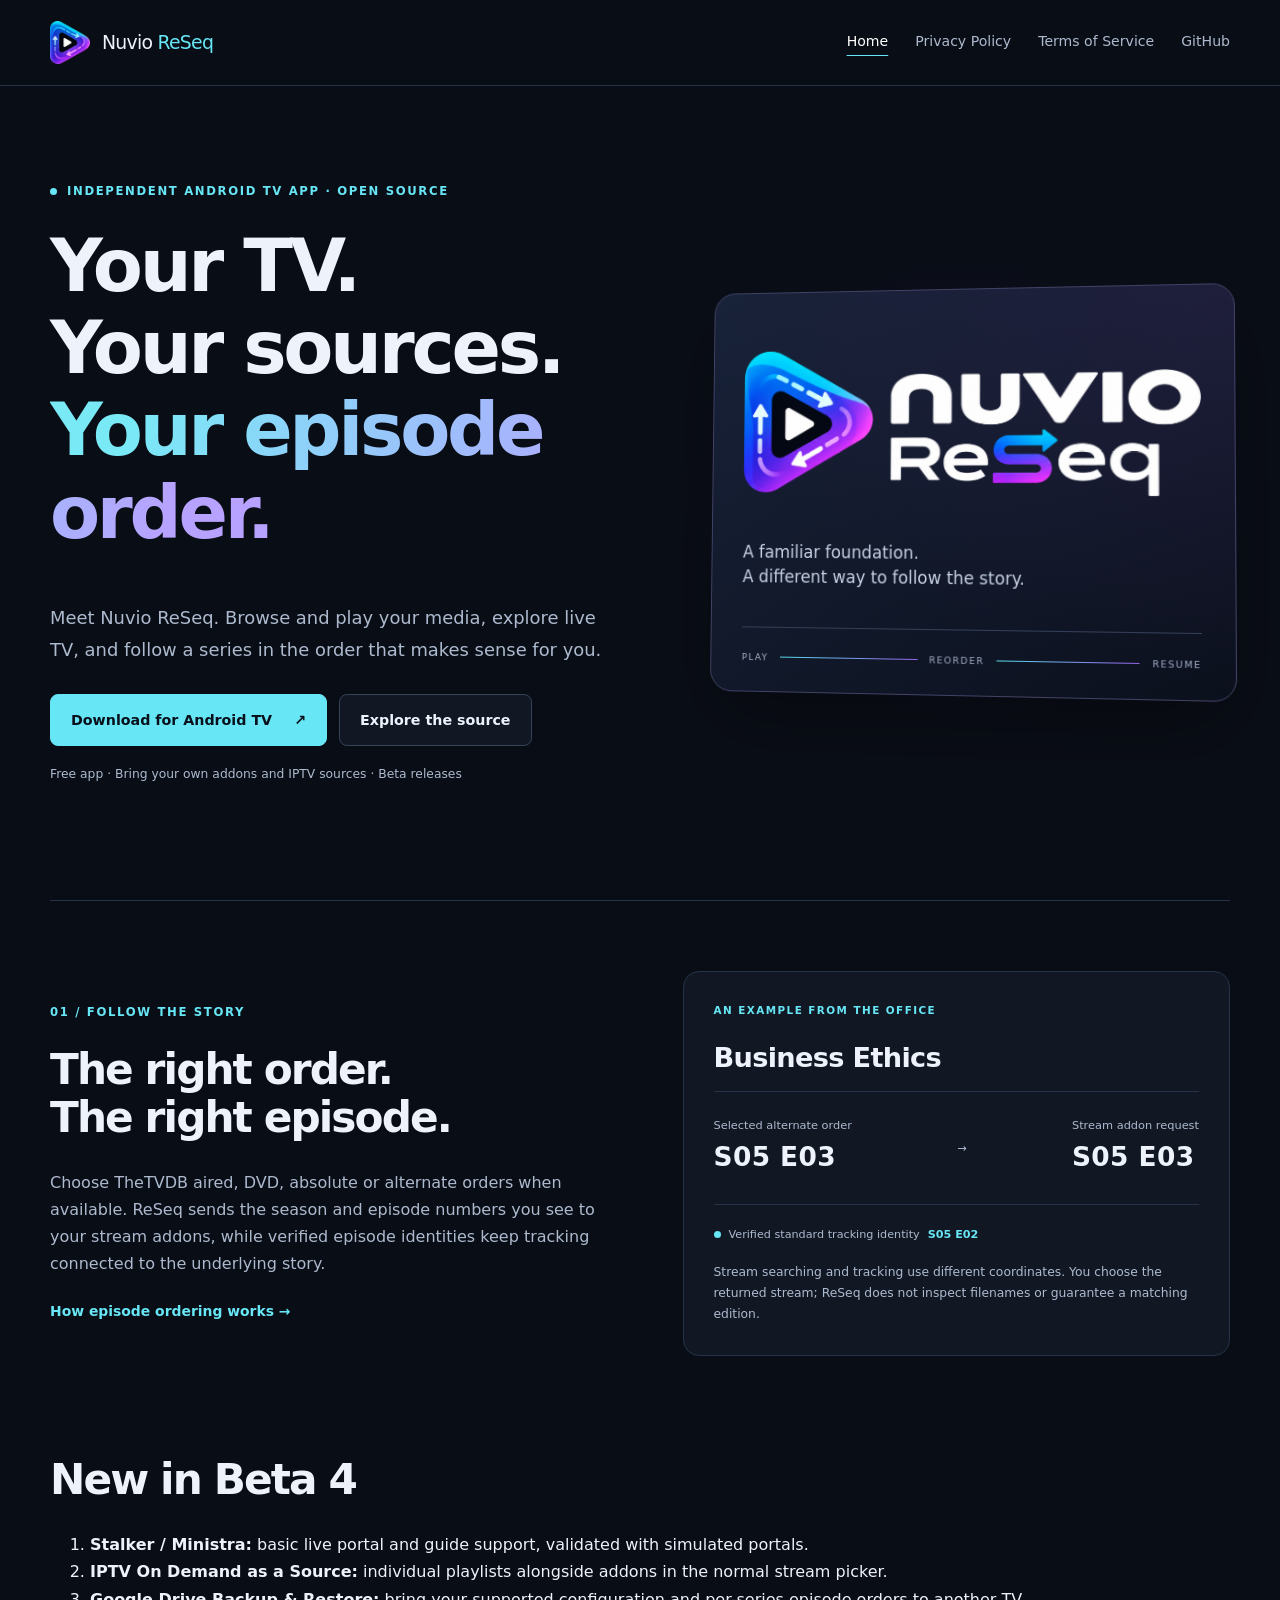
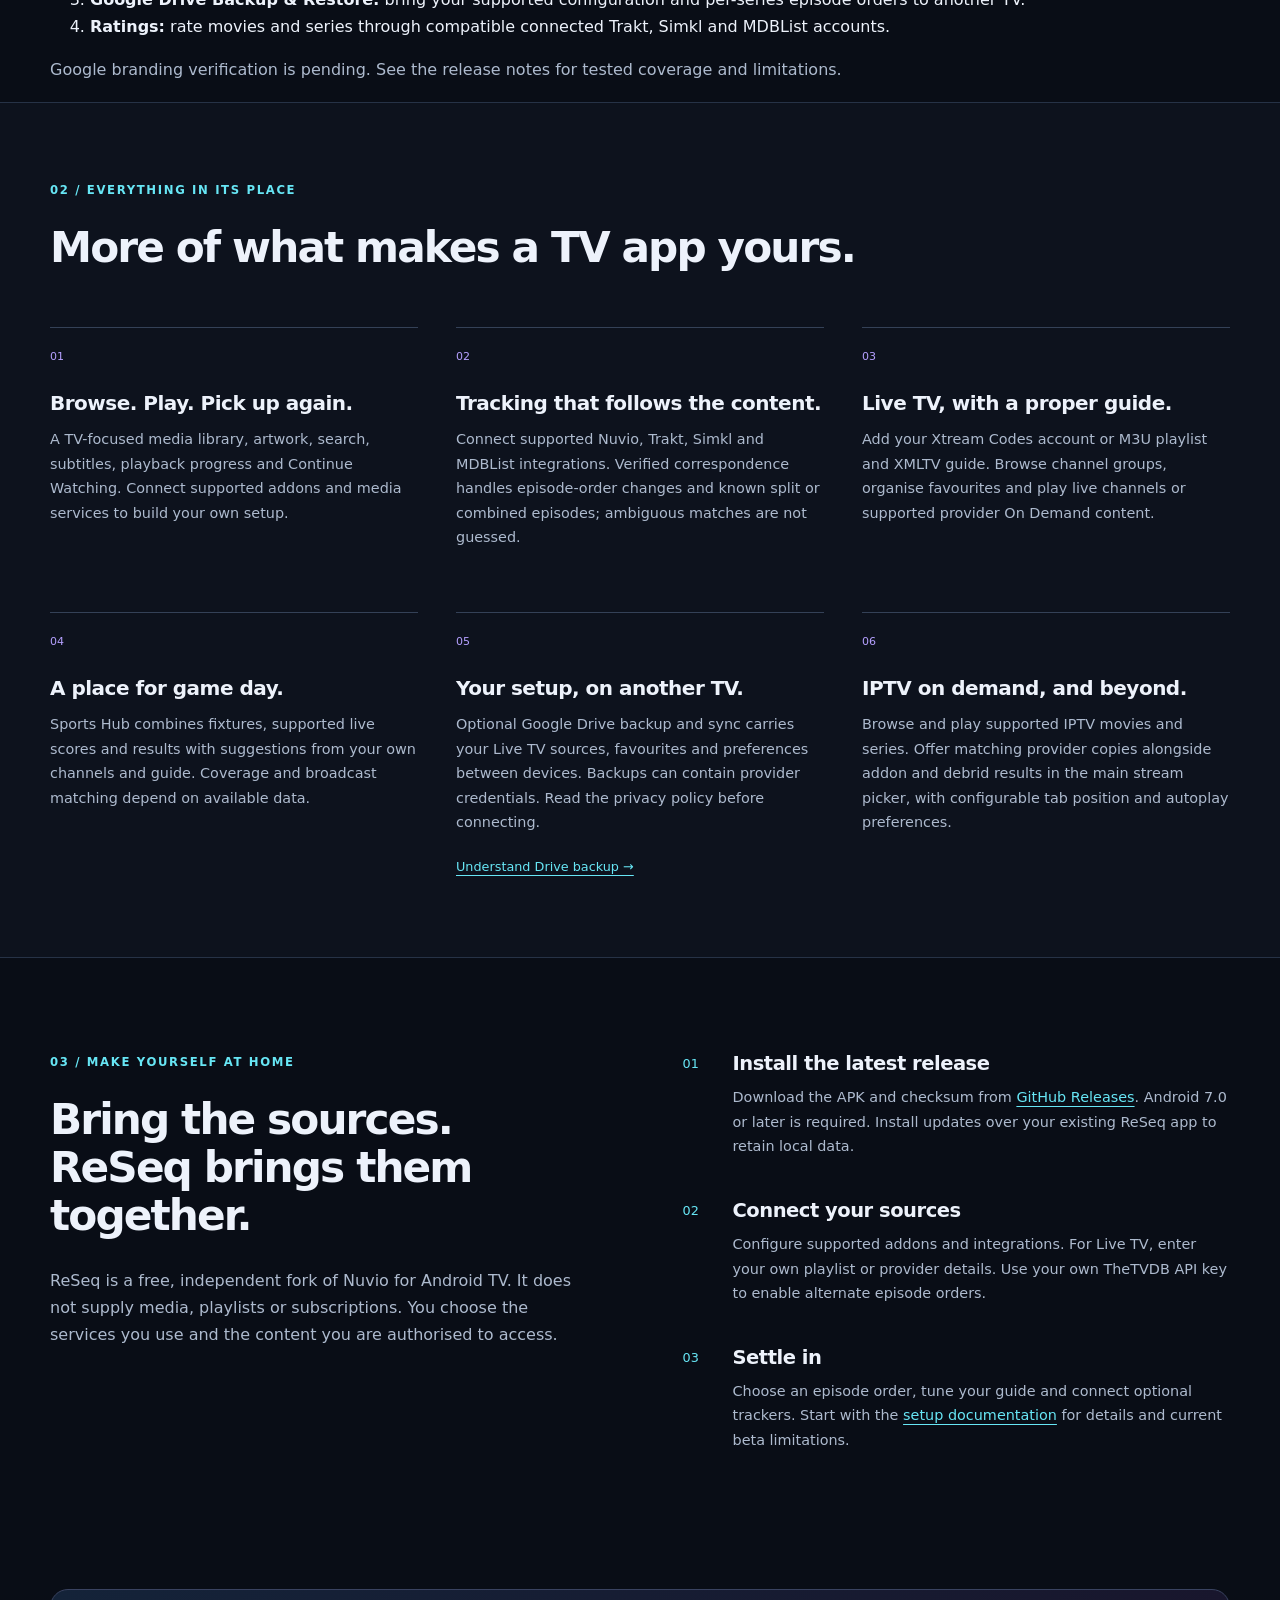
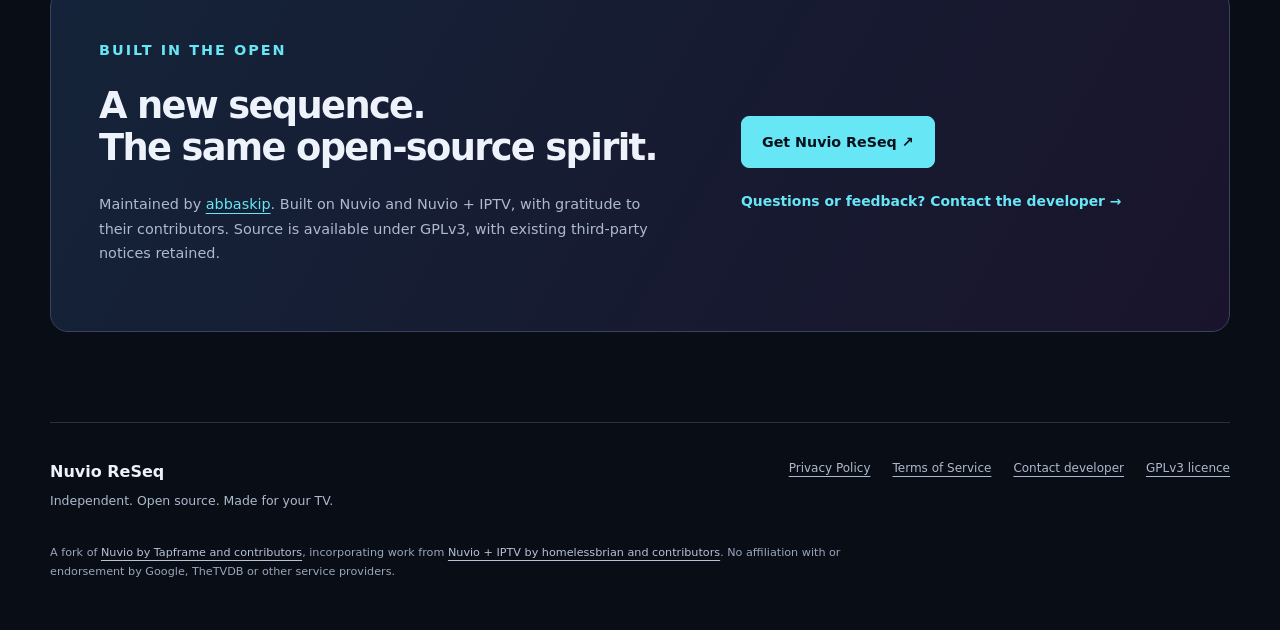
==== commit 58c65049: "Merge remote-tracking branch 'origin/dev' into codex/next-features" ====
--- a/docs/index.html
+++ b/docs/index.html
@@ -9,6 +9,6 @@
 <main id="main">
 <section class="hero shell"><div class="hero-copy"><p class="eyebrow"><span class="status-dot"></span> Independent Android TV app · Open source</p><h1>Your TV.<br>Your sources.<br><span>Your episode order.</span></h1><p class="lede">Meet Nuvio ReSeq. Browse and play your media, explore live TV, and follow a series in the order that makes sense for you.</p><div class="actions"><a class="button primary" href="https://github.com/abbaskip/Nuvio-ReSeq/releases/latest">Download for Android TV <span aria-hidden="true">↗</span></a><a class="button secondary" href="https://github.com/abbaskip/Nuvio-ReSeq">Explore the source</a></div><p class="fine">Free app · Bring your own addons and IPTV sources · Beta releases</p></div><div class="hero-visual"><div class="brand-panel"><img src="assets/logo.png" alt="Nuvio ReSeq" width="754" height="242"><p>A familiar foundation.<br>A different way to follow the story.</p><div class="signal"><span>PLAY</span><i></i><span>REORDER</span><i></i><span>RESUME</span></div></div></div></section>
 <section class="shell story" aria-labelledby="order-title"><div><p class="eyebrow">01 / Follow the story</p><h2 id="order-title">The right order.<br>The right episode.</h2><p>Choose TheTVDB aired, DVD, absolute or alternate orders when available. ReSeq sends the season and episode numbers you see to your stream addons, while verified episode identities keep tracking connected to the underlying story.</p><a class="text-link" href="https://github.com/abbaskip/Nuvio-ReSeq#choose-the-episode-order-that-matches-your-sources">How episode ordering works <span aria-hidden="true">→</span></a></div><div class="episode-example"><p class="eyebrow">An example from The Office</p><h3>Business Ethics</h3><div class="episode-row"><span>Selected alternate order<br><strong>S05 E03</strong></span><span aria-hidden="true">→</span><span>Stream addon request<br><strong>S05 E03</strong></span></div><div class="tracking-line"><span class="status-dot"></span> Verified standard tracking identity <b>S05 E02</b></div><p class="fine">Stream searching and tracking use different coordinates. You choose the returned stream; ReSeq does not inspect filenames or guarantee a matching edition.</p></div></section>
-<section class="features-band"><div class="shell"><p class="eyebrow">02 / Everything in its place</p><h2>More of what makes a TV app yours.</h2><div class="features"><article><span class="feature-number">01</span><h3>Browse. Play. Pick up again.</h3><p>A TV-focused media library, artwork, search, subtitles, playback progress and Continue Watching. Connect supported addons and media services to build your own setup.</p></article><article><span class="feature-number">02</span><h3>Tracking that follows the content.</h3><p>Connect supported Nuvio, Trakt, Simkl and MDBList integrations. Verified correspondence handles episode-order changes and known split or combined episodes; ambiguous matches are not guessed.</p></article><article><span class="feature-number">03</span><h3>Live TV, with a proper guide.</h3><p>Add your Xtream Codes account or M3U playlist and XMLTV guide. Browse channel groups, organise favourites and play live channels or supported provider On Demand content.</p></article><article><span class="feature-number">04</span><h3>A place for game day.</h3><p>Sports Hub combines fixtures, supported live scores and results with suggestions from your own channels and guide. Coverage and broadcast matching depend on available data.</p></article><article><span class="feature-number">05</span><h3>Your setup, on another TV.</h3><p>Optional Google Drive backup and sync carries your Live TV sources, favourites and preferences between devices. Backups can contain provider credentials. Read the privacy policy before connecting.</p><a href="privacy.html#google-drive">Understand Drive backup →</a></article><article><span class="feature-number">06</span><h3>IPTV on demand, and beyond.</h3><p>Browse and play supported IPTV movies and series. Offer matching provider copies alongside addon and debrid results in the main stream picker, with configurable tab position and autoplay preferences.</p></article></div></div></section>
+<section class="shell"><h2>New in Beta 4</h2><ol><li><strong>Stalker / Ministra:</strong> basic live portal and guide support, validated with simulated portals.</li><li><strong>IPTV On Demand as a Source:</strong> individual playlists alongside addons in the normal stream picker.</li><li><strong>Google Drive Backup &amp; Restore:</strong> bring your supported configuration and per-series episode orders to another TV.</li><li><strong>Ratings:</strong> rate movies and series through compatible connected Trakt, Simkl and MDBList accounts.</li></ol><p>Google branding verification is pending. See the release notes for tested coverage and limitations.</p></section><section class="features-band"><div class="shell"><p class="eyebrow">02 / Everything in its place</p><h2>More of what makes a TV app yours.</h2><div class="features"><article><span class="feature-number">01</span><h3>Browse. Play. Pick up again.</h3><p>A TV-focused media library, artwork, search, subtitles, playback progress and Continue Watching. Connect supported addons and media services to build your own setup.</p></article><article><span class="feature-number">02</span><h3>Tracking that follows the content.</h3><p>Connect supported Nuvio, Trakt, Simkl and MDBList integrations. Verified correspondence handles episode-order changes and known split or combined episodes; ambiguous matches are not guessed.</p></article><article><span class="feature-number">03</span><h3>Live TV, with a proper guide.</h3><p>Add your Xtream Codes account or M3U playlist and XMLTV guide. Browse channel groups, organise favourites and play live channels or supported provider On Demand content.</p></article><article><span class="feature-number">04</span><h3>A place for game day.</h3><p>Sports Hub combines fixtures, supported live scores and results with suggestions from your own channels and guide. Coverage and broadcast matching depend on available data.</p></article><article><span class="feature-number">05</span><h3>Your setup, on another TV.</h3><p>Optional Google Drive backup and sync carries your Live TV sources, favourites and preferences between devices. Backups can contain provider credentials. Read the privacy policy before connecting.</p><a href="privacy.html#google-drive">Understand Drive backup →</a></article><article><span class="feature-number">06</span><h3>IPTV on demand, and beyond.</h3><p>Browse and play supported IPTV movies and series. Offer matching provider copies alongside addon and debrid results in the main stream picker, with configurable tab position and autoplay preferences.</p></article></div></div></section>
 <section class="shell getting-started"><div><p class="eyebrow">03 / Make yourself at home</p><h2>Bring the sources.<br>ReSeq brings them together.</h2><p>ReSeq is a free, independent fork of Nuvio for Android TV. It does not supply media, playlists or subscriptions. You choose the services you use and the content you are authorised to access.</p></div><ol class="steps"><li><h3>Install the latest release</h3><p>Download the APK and checksum from <a href="https://github.com/abbaskip/Nuvio-ReSeq/releases/latest">GitHub Releases</a>. Android 7.0 or later is required. Install updates over your existing ReSeq app to retain local data.</p></li><li><h3>Connect your sources</h3><p>Configure supported addons and integrations. For Live TV, enter your own playlist or provider details. Use your own TheTVDB API key to enable alternate episode orders.</p></li><li><h3>Settle in</h3><p>Choose an episode order, tune your guide and connect optional trackers. Start with the <a href="https://github.com/abbaskip/Nuvio-ReSeq#readme">setup documentation</a> for details and current beta limitations.</p></li></ol></section>
 <section class="shell closing"><div><p class="eyebrow">Built in the open</p><h2>A new sequence.<br>The same open-source spirit.</h2><p>Maintained by <a href="https://github.com/abbaskip">abbaskip</a>. Built on Nuvio and Nuvio + IPTV, with gratitude to their contributors. Source is available under GPLv3, with existing third-party notices retained.</p></div><div class="actions"><a class="button primary" href="https://github.com/abbaskip/Nuvio-ReSeq/releases/latest">Get Nuvio ReSeq ↗</a><a class="text-link" href="https://github.com/abbaskip/Nuvio-ReSeq/issues">Questions or feedback? Contact the developer →</a></div></section></main><footer class="shell"><div><a class="footer-brand" href="./">Nuvio ReSeq</a><p>Independent. Open source. Made for your TV.</p></div><div class="footer-links"><a href="privacy.html">Privacy Policy</a><a href="terms.html">Terms of Service</a><a href="https://github.com/abbaskip/Nuvio-ReSeq/issues">Contact developer</a><a href="https://github.com/abbaskip/Nuvio-ReSeq/blob/dev/LICENSE">GPLv3 licence</a></div><p class="credits">A fork of <a href="https://github.com/NuvioMedia/NuvioTV">Nuvio by Tapframe and contributors</a>, incorporating work from <a href="https://github.com/homelessbrian/NuvioPlusIPTV">Nuvio + IPTV by homelessbrian and contributors</a>. No affiliation with or endorsement by Google, TheTVDB or other service providers.</p></footer></body></html>
